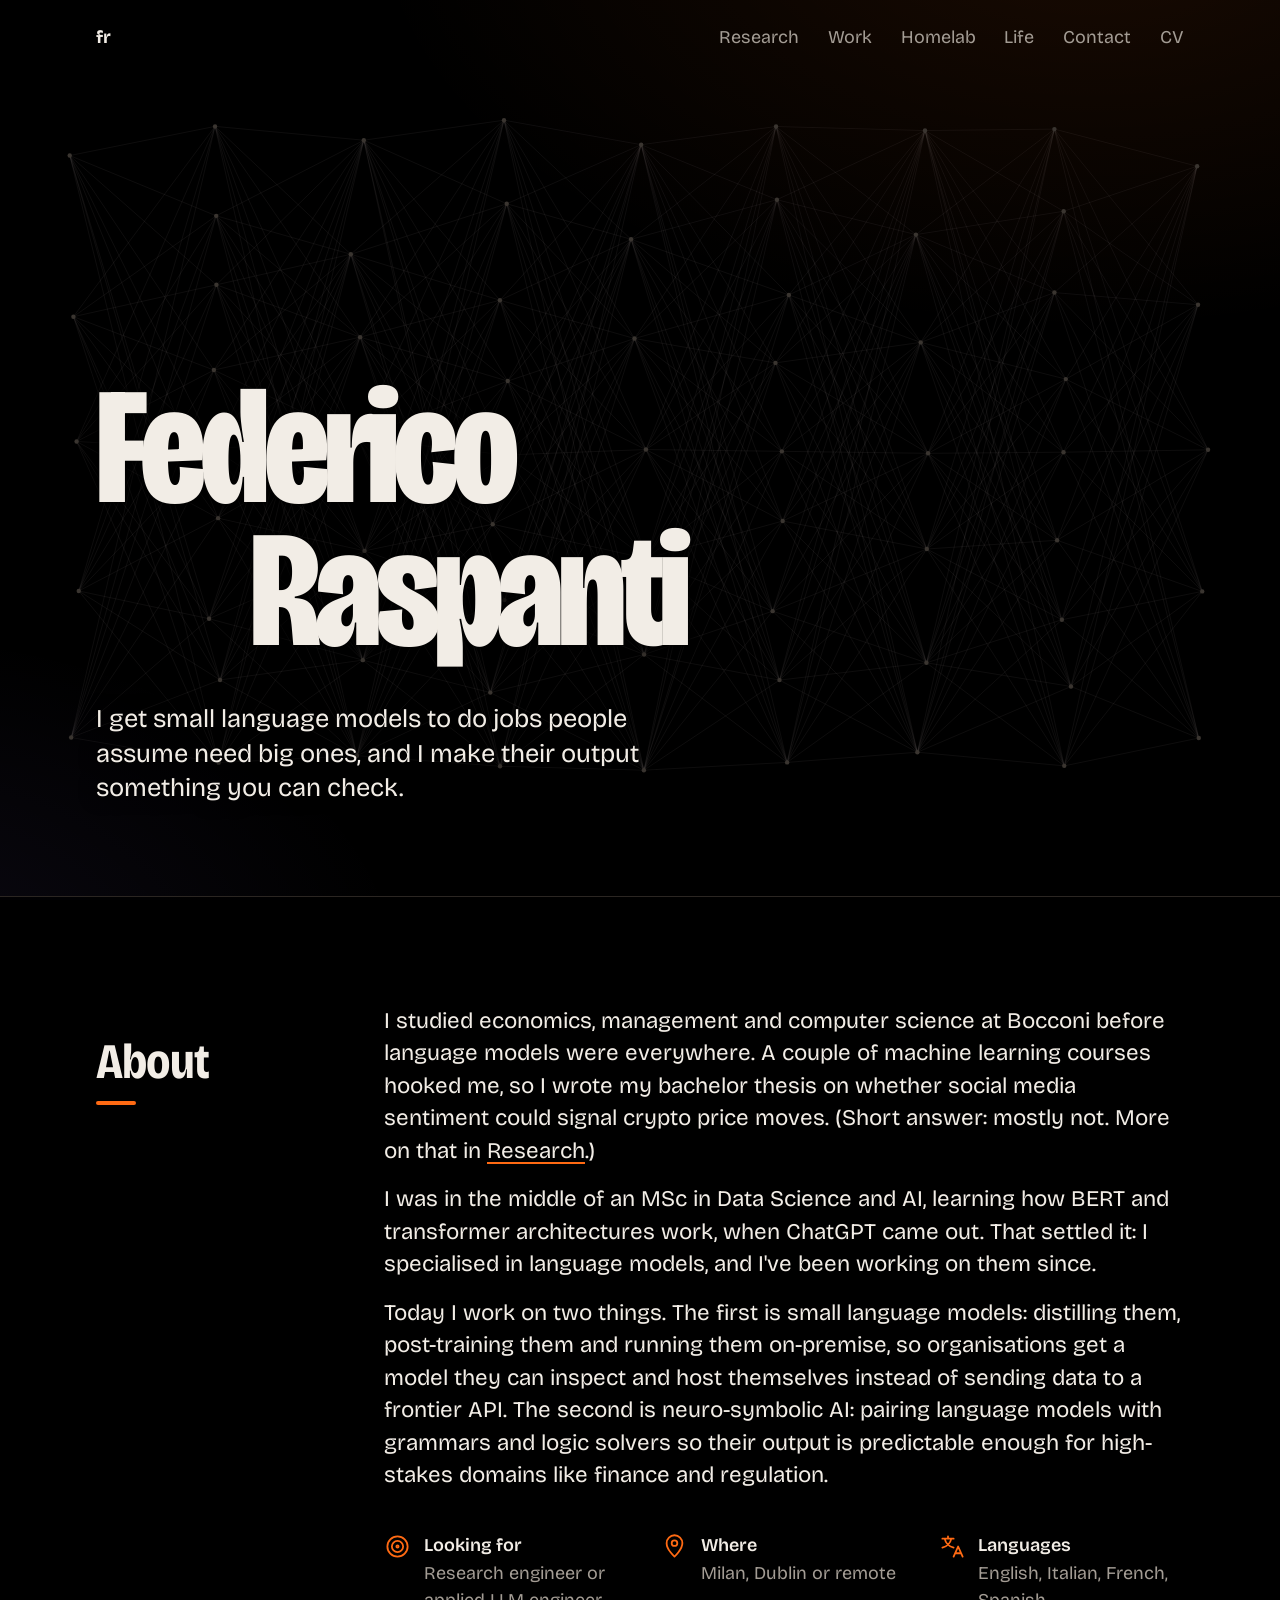
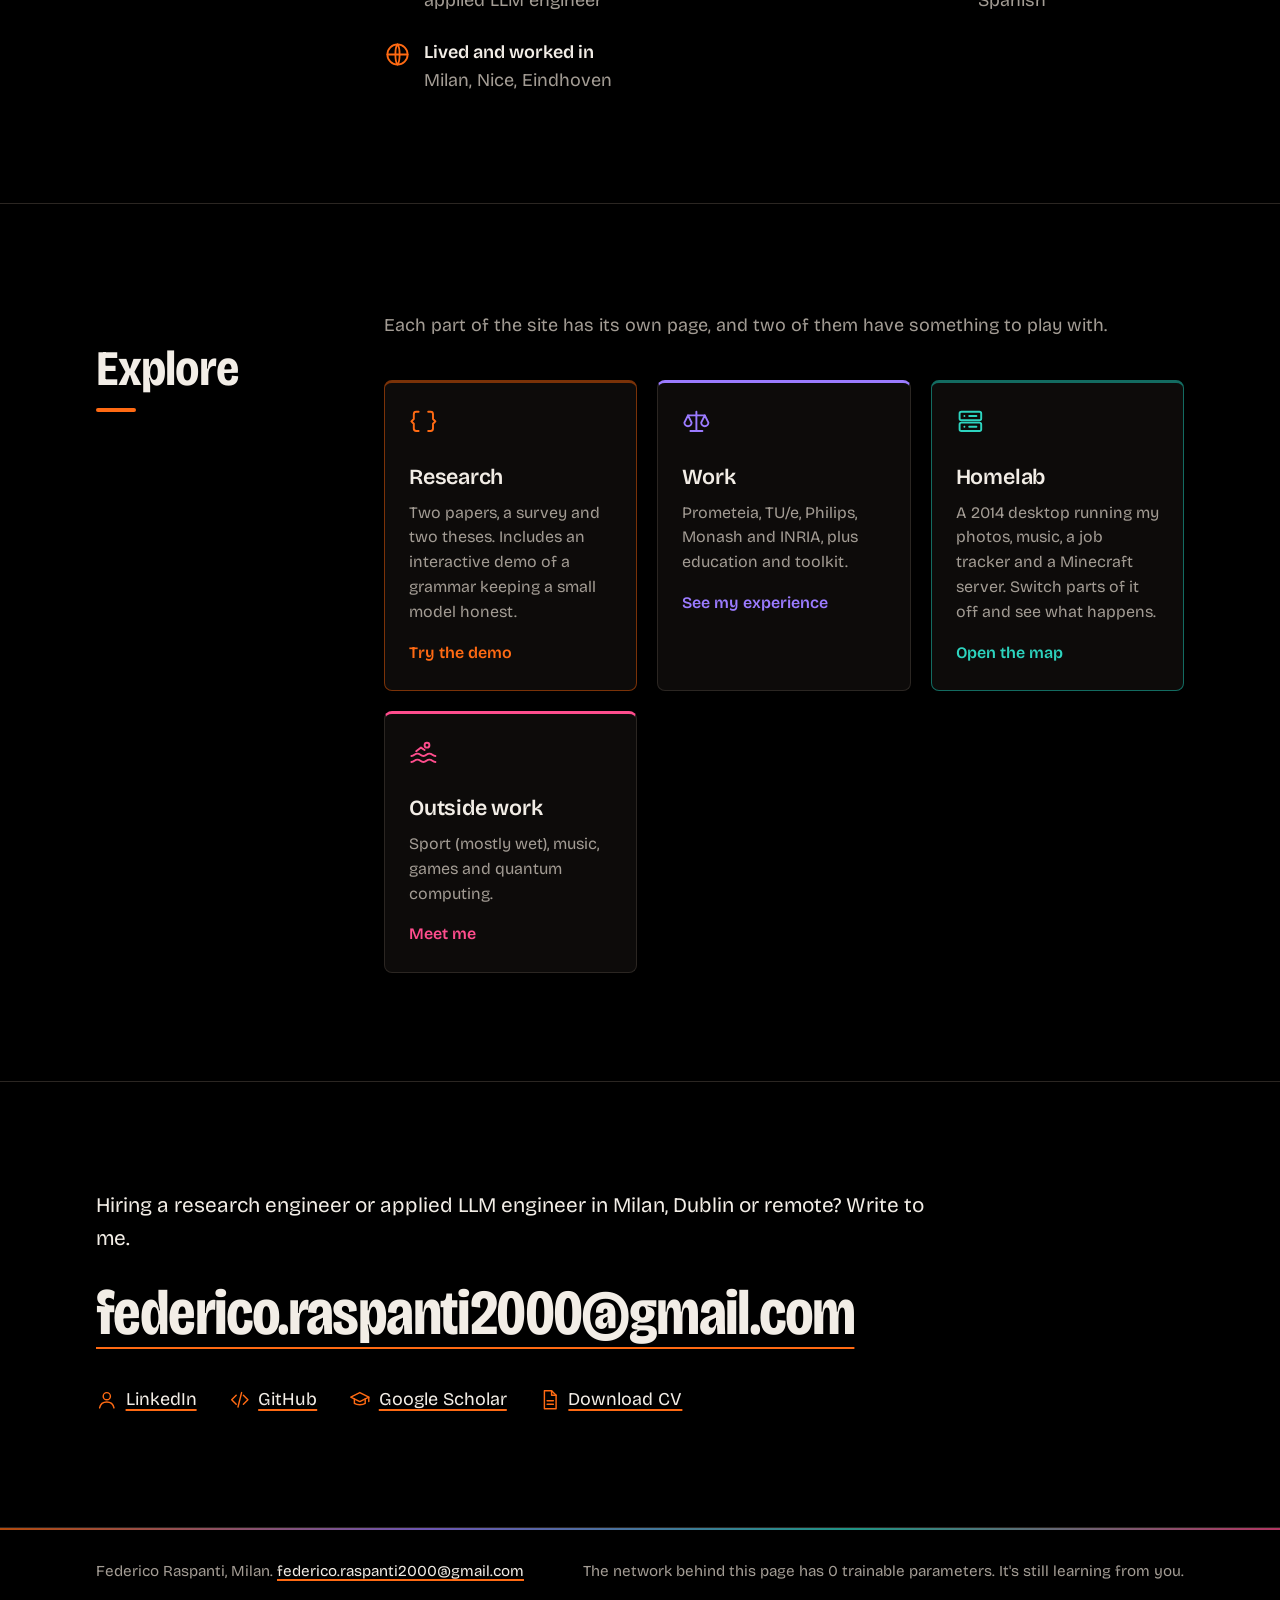
==== index.html @ 47f1a00c "Add files via upload" ====
<!DOCTYPE html>
<html lang="en">
<head>
<meta charset="utf-8">
<meta name="viewport" content="width=device-width, initial-scale=1">
<title>Federico Raspanti, research engineer for small and reliable language models</title>
<meta name="description" content="Federico Raspanti: small language models, grammar-constrained decoding and neuro-symbolic AI. Looking for research engineer and applied LLM engineer roles in Milan, Dublin or remote.">
<link rel="preconnect" href="https://fonts.googleapis.com">
<link rel="preconnect" href="https://fonts.gstatic.com" crossorigin>
<link href="https://fonts.googleapis.com/css2?family=Bricolage+Grotesque:opsz,wdth,wght@12..96,75..100,300..800&display=swap" rel="stylesheet">
<link rel="stylesheet" href="assets/site.css?v=4">
</head>
<body class="p-home">
<canvas id="net" aria-hidden="true"></canvas>

<!-- Icon set: simple line icons drawn for this site -->
<svg width="0" height="0" style="position:absolute" aria-hidden="true">
  <defs>
    <symbol id="i-logic" viewBox="0 0 24 24"><path d="M4 7h5M4 12h3M4 17h5"/><path d="M12 4l8 8-8 8"/><circle cx="12" cy="12" r="1.2"/></symbol>
    <symbol id="i-leaf" viewBox="0 0 24 24"><path d="M5 19C5 10 10 5 20 4c0 10-5 15-14 15z"/><path d="M5 19l8-8"/></symbol>
    <symbol id="i-book" viewBox="0 0 24 24"><path d="M4 5a2 2 0 0 1 2-2h13v16H6a2 2 0 0 0-2 2z"/><path d="M4 19V5M8 7h7M8 11h7"/></symbol>
    <symbol id="i-cap" viewBox="0 0 24 24"><path d="M2 9l10-5 10 5-10 5z"/><path d="M6 11v5c3 2 9 2 12 0v-5"/><path d="M22 9v5"/></symbol>
    <symbol id="i-chart" viewBox="0 0 24 24"><path d="M4 20V4M4 20h16"/><path d="M7 15l4-4 3 3 5-6"/></symbol>
    <symbol id="i-scale" viewBox="0 0 24 24"><path d="M12 4v16M7 20h10M5 7h14"/><path d="M5 7l-3 6a3 3 0 0 0 6 0zM19 7l-3 6a3 3 0 0 0 6 0z"/></symbol>
    <symbol id="i-chip" viewBox="0 0 24 24"><rect x="6" y="6" width="12" height="12" rx="1.5"/><rect x="9.5" y="9.5" width="5" height="5"/><path d="M9 2v4M15 2v4M9 18v4M15 18v4M2 9h4M2 15h4M18 9h4M18 15h4"/></symbol>
    <symbol id="i-flask" viewBox="0 0 24 24"><path d="M9 3h6M10 3v6L4.5 18.5A1.7 1.7 0 0 0 6 21h12a1.7 1.7 0 0 0 1.5-2.5L14 9V3"/><path d="M7 15h10"/></symbol>
    <symbol id="i-antenna" viewBox="0 0 24 24"><path d="M12 10v11M8 21h8"/><circle cx="12" cy="8" r="2"/><path d="M8 4a6 6 0 0 0 0 8M16 4a6 6 0 0 1 0 8M5 2a10 10 0 0 0 0 12M19 2a10 10 0 0 1 0 12"/></symbol>
    <symbol id="i-cloud" viewBox="0 0 24 24"><path d="M7 18a5 5 0 1 1 1-9.9A6 6 0 0 1 19.5 10 4 4 0 0 1 18 18z"/></symbol>
    <symbol id="i-film" viewBox="0 0 24 24"><rect x="3" y="4" width="18" height="16" rx="1.5"/><path d="M7 4v16M17 4v16M3 8h4M3 12h4M3 16h4M17 8h4M17 12h4M17 16h4"/></symbol>
    <symbol id="i-pin" viewBox="0 0 24 24"><path d="M12 21s7-6.2 7-12a7 7 0 0 0-14 0c0 5.8 7 12 7 12z"/><circle cx="12" cy="9" r="2.5"/></symbol>
    <symbol id="i-target" viewBox="0 0 24 24"><circle cx="12" cy="12" r="9"/><circle cx="12" cy="12" r="5"/><circle cx="12" cy="12" r="1"/></symbol>
    <symbol id="i-chat" viewBox="0 0 24 24"><path d="M4 5h16v11H9l-5 4z"/><path d="M8 9h8M8 12h5"/></symbol>
    <symbol id="i-network" viewBox="0 0 24 24"><circle cx="5" cy="6" r="2"/><circle cx="5" cy="18" r="2"/><circle cx="12" cy="12" r="2"/><circle cx="19" cy="6" r="2"/><circle cx="19" cy="18" r="2"/><path d="M7 7l3 3.5M7 17l3-3.5M14 10.5L17 7M14 13.5l3 3.5"/></symbol>
    <symbol id="i-grammar" viewBox="0 0 24 24"><path d="M8 4H6a2 2 0 0 0-2 2v4l-2 2 2 2v4a2 2 0 0 0 2 2h2M16 4h2a2 2 0 0 1 2 2v4l2 2-2 2v4a2 2 0 0 1-2 2h-2"/></symbol>
    <symbol id="i-db" viewBox="0 0 24 24"><ellipse cx="12" cy="5" rx="8" ry="3"/><path d="M4 5v14c0 1.7 3.6 3 8 3s8-1.3 8-3V5M4 12c0 1.7 3.6 3 8 3s8-1.3 8-3"/></symbol>
    <symbol id="i-code" viewBox="0 0 24 24"><path d="M8 7l-5 5 5 5M16 7l5 5-5 5M14 4l-4 16"/></symbol>
    <symbol id="i-globe" viewBox="0 0 24 24"><circle cx="12" cy="12" r="9"/><path d="M3 12h18M12 3c2.5 3 2.5 15 0 18M12 3c-2.5 3-2.5 15 0 18"/></symbol>
    <symbol id="i-wave" viewBox="0 0 24 24"><path d="M2 15c2.5 0 2.5-2 5-2s2.5 2 5 2 2.5-2 5-2 2.5 2 5 2M2 20c2.5 0 2.5-2 5-2s2.5 2 5 2 2.5-2 5-2 2.5 2 5 2"/><circle cx="15" cy="6" r="2"/><path d="M6 11l4-3 3 2"/></symbol>
    <symbol id="i-guitar" viewBox="0 0 24 24"><path d="M20 4l-7 7"/><path d="M18 2l4 4"/><path d="M11 9a4 4 0 0 0-4 1c-1 1-1 2-3 2.5S1 15 3 18s5.5 3 6.5 1 1.5-2 2.5-3a4 4 0 0 0 1-4"/><circle cx="8.5" cy="15.5" r="1.3"/></symbol>
    <symbol id="i-puzzle" viewBox="0 0 24 24"><rect x="3" y="3" width="18" height="18" rx="1"/><path d="M9 3v18M15 3v18M3 9h18M3 15h18"/></symbol>
    <symbol id="i-atom" viewBox="0 0 24 24"><circle cx="12" cy="12" r="1.5"/><ellipse cx="12" cy="12" rx="10" ry="4"/><ellipse cx="12" cy="12" rx="10" ry="4" transform="rotate(60 12 12)"/><ellipse cx="12" cy="12" rx="10" ry="4" transform="rotate(120 12 12)"/></symbol>
    <symbol id="i-server" viewBox="0 0 24 24"><rect x="3" y="4" width="18" height="7" rx="1.5"/><rect x="3" y="13" width="18" height="7" rx="1.5"/><path d="M7 7.5h.01M7 16.5h.01M11 7.5h6M11 16.5h6"/></symbol>
    <symbol id="i-mail" viewBox="0 0 24 24"><rect x="3" y="5" width="18" height="14" rx="1.5"/><path d="M3 7l9 6 9-6"/></symbol>
    <symbol id="i-user" viewBox="0 0 24 24"><circle cx="12" cy="8" r="4"/><path d="M4 21c1-4.5 4.5-6.5 8-6.5s7 2 8 6.5"/></symbol>
    <symbol id="i-file" viewBox="0 0 24 24"><path d="M6 2h8l5 5v15H6z"/><path d="M14 2v5h5M9 13h7M9 17h7"/></symbol>
    <symbol id="i-teach" viewBox="0 0 24 24"><rect x="3" y="3" width="18" height="12" rx="1"/><path d="M12 15v3M8 21l4-3 4 3M7 8h6M7 11h9"/></symbol>
    <symbol id="i-languages" viewBox="0 0 24 24"><path d="M3 5h10M8 3v2M5 5c1 4 4 7 8 8M11 5c-1 4-4 7-8 8"/><path d="M13 21l4-9 4 9M14.5 18h5"/></symbol>
  </defs>
</svg>

<header class="top">
  <div class="wrap">
    <a class="mark" href="index.html">fr</a>
    <nav aria-label="Pages">
      <ul>
        <li class="c-research"><a href="research.html">Research</a></li>
        <li class="c-work"><a href="work.html">Work</a></li>
        <li class="c-homelab"><a href="homelab.html">Homelab</a></li>
        <li class="c-life"><a href="life.html">Life</a></li>
        <li><a href="index.html#contact">Contact</a></li>
        <li><a href="CV.pdf">CV</a></li>
      </ul>
    </nav>
  </div>
</header>

<main>
  <div class="wrap hero">
    <h1><span>Federico</span><span>Raspanti</span></h1>
    <p class="lede">I get small language models to do jobs people assume need big ones, and I make their output something you can check.</p>
  </div>

  <!-- ABOUT -->
  <section id="about">
    <div class="wrap split">
      <h2>About</h2>
      <div class="prose big-prose">
        <p>I studied economics, management and computer science at Bocconi before language models were everywhere. A couple of machine learning courses hooked me, so I wrote my bachelor thesis on whether social media sentiment could signal crypto price moves. (Short answer: mostly not. More on that in <a href="research.html">Research</a>.)</p>
        <p>I was in the middle of an MSc in Data Science and AI, learning how BERT and transformer architectures work, when ChatGPT came out. That settled it: I specialised in language models, and I've been working on them since.</p>
        <p>Today I work on two things. The first is small language models: distilling them, post-training them and running them on-premise, so organisations get a model they can inspect and host themselves instead of sending data to a frontier API. The second is neuro-symbolic AI: pairing language models with grammars and logic solvers so their output is predictable enough for high-stakes domains like finance and regulation.</p>
        <dl class="facts">
          <div class="fact"><svg class="icon"><use href="#i-target"/></svg><div><dt>Looking for</dt><dd>Research engineer or applied LLM engineer</dd></div></div>
          <div class="fact"><svg class="icon"><use href="#i-pin"/></svg><div><dt>Where</dt><dd>Milan, Dublin or remote</dd></div></div>
          <div class="fact"><svg class="icon"><use href="#i-languages"/></svg><div><dt>Languages</dt><dd>English, Italian, French, Spanish</dd></div></div>
          <div class="fact"><svg class="icon"><use href="#i-globe"/></svg><div><dt>Lived and worked in</dt><dd>Milan, Nice, Eindhoven</dd></div></div>
        </dl>
      </div>
    </div>
  </section>

  <!-- EXPLORE -->
  <section id="explore">
    <div class="wrap split">
      <h2>Explore</h2>
      <div>
        <p class="muted" style="max-width:var(--measure)">Each part of the site has its own page, and two of them have something to play with.</p>
        <div class="cards">
          <a class="card feature c-research" href="research.html"><svg class="icon"><use href="#i-grammar"/></svg><h3>Research</h3><p>Two papers, a survey and two theses. Includes an interactive demo of a grammar keeping a small model honest.</p><span class="go">Try the demo</span></a>
          <a class="card c-work" href="work.html"><svg class="icon"><use href="#i-scale"/></svg><h3>Work</h3><p>Prometeia, TU/e, Philips, Monash and INRIA, plus education and toolkit.</p><span class="go">See my experience</span></a>
          <a class="card feature c-homelab" href="homelab.html"><svg class="icon"><use href="#i-server"/></svg><h3>Homelab</h3><p>A 2014 desktop running my photos, music, a job tracker and a Minecraft server. Switch parts of it off and see what happens.</p><span class="go">Open the map</span></a>
          <a class="card c-life" href="life.html"><svg class="icon"><use href="#i-wave"/></svg><h3>Outside work</h3><p>Sport (mostly wet), music, games and quantum computing.</p><span class="go">Meet me</span></a>
        </div>
      </div>
    </div>
  </section>

  <!-- CONTACT -->
  <section class="contact" id="contact">
    <div class="wrap">
      <p class="intro">Hiring a research engineer or applied LLM engineer in Milan, Dublin or remote? Write to me.</p>
      <a class="big" href="mailto:federico.raspanti2000@gmail.com">federico.raspanti2000@gmail.com</a>
      <ul>
        <li><a href="https://www.linkedin.com/in/federicoraspanti/"><svg class="icon"><use href="#i-user"/></svg>LinkedIn</a></li>
        <li><a href="https://github.com/federaspa"><svg class="icon"><use href="#i-code"/></svg>GitHub</a></li>
        <li><a href="https://scholar.google.com/citations?user=BqpoWDIAAAAJ&amp;hl=en"><svg class="icon"><use href="#i-cap"/></svg>Google Scholar</a></li>
        <li><a href="CV.pdf"><svg class="icon"><use href="#i-file"/></svg>Download CV</a></li>
      </ul>
    </div>
  </section>
</main>

<footer>
  <div class="wrap">
    <span>Federico Raspanti, Milan. <a href="mailto:federico.raspanti2000@gmail.com">federico.raspanti2000@gmail.com</a></span>
    <span id="foot-note">The network behind this page has 0 trainable parameters. It's still learning from you.</span>
  </div>
</footer>

<script src="assets/site.js?v=4"></script>
</body>
</html>
---- assets/site.css ----
:root {
    --black: #000000;
    --panel: #0d0b0a;
    --ink: #F2EDE6;
    --muted: #A39C94;
    --line: #2B2622;
    --orange: #FF6A13;
    --ember: #7A3208;
    --c-research: #FF6A13;
    --c-work: #9B7BFF;
    --c-homelab: #2DD4BF;
    --c-life: #FF4D8D;
    --c-amber: #FFB020;
    --base: #8A8178;
    --measure: 66ch;
  }
  * { box-sizing: border-box; margin: 0; padding: 0; }
  html { scroll-behavior: smooth; }
  @media (prefers-reduced-motion: reduce) { html { scroll-behavior: auto; } }
  body {
    background: var(--black); color: var(--ink);
    font-family: "Bricolage Grotesque", system-ui, sans-serif;
    font-optical-sizing: auto; font-size: 1.125rem; line-height: 1.55;
    -webkit-font-smoothing: antialiased;
  }
  #net { position: fixed; inset: 0; width: 100%; height: 100%; z-index: 0; }
  main, header.top, footer { position: relative; z-index: 1; }

  a { color: var(--ink); text-decoration-color: var(--orange); text-underline-offset: .2em; text-decoration-thickness: 2px; }
  a:hover { color: var(--orange); }
  a:focus-visible, summary:focus-visible, button:focus-visible { outline: 2px solid var(--orange); outline-offset: 3px; border-radius: 2px; }

  .wrap { max-width: 74rem; margin: 0 auto; padding: 0 clamp(1.25rem, 5vw, 3rem); }
  .icon { width: 1.5em; height: 1.5em; flex: none; stroke: currentColor; fill: none; stroke-width: 1.6; stroke-linecap: round; stroke-linejoin: round; }

  /* top bar */
  header.top .wrap { display: flex; justify-content: space-between; align-items: center; padding-top: 1.5rem; padding-bottom: 1.5rem; gap: 1rem; }
  .mark { font-weight: 700; text-decoration: none; }
  nav ul { list-style: none; display: flex; flex-wrap: wrap; justify-content: flex-end; gap: .4rem clamp(.9rem, 2.4vw, 1.8rem); }
  nav a { text-decoration: none; color: var(--muted); }
  nav a:hover { color: var(--orange); }

  /* hero */
  .hero { min-height: calc(100svh - 5rem); display: flex; flex-direction: column; justify-content: flex-end; padding-bottom: clamp(3rem, 10vh, 7rem); pointer-events: none; text-shadow: 0 0 18px #000, 0 0 6px #000; }
  .hero a { pointer-events: auto; }
  .hero h1 { font-size: clamp(3.5rem, 13vw, 11.5rem); font-weight: 800; font-stretch: 75%; line-height: .86; letter-spacing: -.035em; }
  .hero h1 span { display: block; }
  .hero h1 span + span { padding-left: clamp(2rem, 12vw, 10rem); }
  .hero .lede { margin-top: 2.5rem; max-width: 36ch; font-size: clamp(1.25rem, 2.2vw, 1.6rem); line-height: 1.35; }
  .hero .seeking { margin-top: 1rem; max-width: 52ch; color: var(--muted); }
  .hero .hint { margin-top: 1.25rem; color: var(--muted); font-size: 1rem; }
  .hero .hint .dot { display: inline-block; width: .55em; height: .55em; border-radius: 50%; background: var(--orange); margin-right: .5em; box-shadow: 0 0 12px var(--orange); }

  /* sections */
  section { padding: clamp(4rem, 12vh, 7.5rem) 0; border-top: 1px solid var(--line); background: rgba(0,0,0,.8); }
  section > .wrap > h2, .split > h2 { font-size: clamp(2rem, 4.2vw, 3.1rem); font-weight: 700; font-stretch: 85%; letter-spacing: -.02em; line-height: 1; }
  .split { display: grid; grid-template-columns: 15rem minmax(0, 1fr); gap: 2rem 3rem; }
  .split > h2 { position: sticky; top: 2rem; align-self: start; }
  @media (max-width: 860px) { .split { grid-template-columns: minmax(0, 1fr); } .split > h2 { position: static; } }
  .prose p { max-width: var(--measure); }
  .prose p + p { margin-top: 1rem; }
  .big-prose p { font-size: clamp(1.2rem, 2vw, 1.4rem); line-height: 1.45; }
  h3 { font-weight: 600; letter-spacing: -.01em; }
  .muted { color: var(--muted); }

  /* about */
  .facts { margin-top: 2.5rem; display: grid; grid-template-columns: repeat(auto-fit, minmax(14rem, 1fr)); gap: 1.5rem 2rem; }
  .fact { display: flex; gap: .8rem; align-items: flex-start; }
  .fact .icon { color: var(--orange); margin-top: .1rem; }
  .fact dt { font-weight: 600; }
  .fact dd { color: var(--muted); }

  /* entries: research and work */
  .entry { padding: 2.25rem 0; border-bottom: 1px solid var(--line); }
  .entry:first-child { padding-top: 0; }
  .entry-head { display: grid; grid-template-columns: 3rem minmax(0,1fr); gap: 0 1.25rem; }
  .badge { width: 3rem; height: 3rem; border: 1.5px solid var(--ember); border-radius: 50%; display: grid; place-items: center; color: var(--orange); }
  .badge .icon { width: 1.45rem; height: 1.45rem; }
  .entry h3 { font-size: clamp(1.35rem, 2.6vw, 2rem); line-height: 1.12; max-width: 32ch; }
  .meta { margin-top: .5rem; color: var(--orange); font-weight: 500; }
  .sub { color: var(--muted); font-size: 1rem; }
  .entry .summary-text { margin-top: .9rem; max-width: var(--measure); }
  .links { margin-top: 1rem; display: flex; flex-wrap: wrap; gap: .6rem 1.5rem; }
  .status { display: inline-block; margin-top: .6rem; font-size: .95rem; color: var(--ink); border: 1px solid var(--ember); border-radius: 999px; padding: .1rem .7rem; }
  @media (max-width: 600px) { .entry-head { grid-template-columns: minmax(0, 1fr); } .badge { margin-bottom: 1rem; } }

  details.more { margin-top: 1.25rem; }
  details.more > summary { cursor: pointer; list-style: none; display: inline-flex; align-items: center; gap: .55rem; color: var(--orange); font-weight: 600; }
  details.more > summary::-webkit-details-marker { display: none; }
  details.more > summary::before { content: ""; width: .55rem; height: .55rem; border-right: 2px solid currentColor; border-bottom: 2px solid currentColor; transform: rotate(-45deg); transition: transform .2s; }
  details.more[open] > summary::before { transform: rotate(45deg); }
  details.more > summary .when-open { display: none; }
  details.more[open] > summary .when-open { display: inline; }
  details.more[open] > summary .when-closed { display: none; }
  .story { margin-top: 1.5rem; padding: 1.75rem; background: var(--panel); border: 1px solid var(--line); border-radius: 6px; }
  .story h4 { font-size: 1.1rem; font-weight: 600; margin-top: 1.75rem; }
  .story h4:first-child { margin-top: 0; }
  .story p, .story ul { margin-top: .5rem; max-width: var(--measure); }
  .story ul { padding-left: 1.1rem; }
  .story li + li { margin-top: .35rem; }
  .story li::marker { color: var(--orange); }
  .tags { display: flex; flex-wrap: wrap; gap: .45rem; margin-top: .6rem; list-style: none; padding: 0 !important; }
  .tags li { margin: 0 !important; font-size: .9rem; padding: .15rem .65rem; border: 1px solid var(--line); border-radius: 999px; color: var(--muted); }
  @media (max-width: 600px) { .story { padding: 1.1rem; } }

  figure { margin-top: 1.25rem; }
  figure { overflow-x: auto; }
  figure svg.diagram { width: 100%; min-width: 620px; height: auto; display: block; }
  figcaption { margin-top: .6rem; color: var(--muted); font-size: .95rem; max-width: var(--measure); }
  .diagram text { font-family: "Bricolage Grotesque", system-ui, sans-serif; fill: var(--ink); font-size: 14px; }
  .diagram .small { font-size: 12px; fill: var(--muted); }
  .diagram .box { fill: #000; stroke: var(--line); stroke-width: 1.5; }
  .diagram .hot { stroke: var(--orange); }
  .diagram .arrow { stroke: var(--base); stroke-width: 1.5; fill: none; marker-end: url(#arrowhead); }
  .diagram .arrow.hot { stroke: var(--orange); marker-end: url(#arrowhead-hot); }

  /* charts */
  .chart-controls { display: flex; flex-wrap: wrap; gap: .5rem; margin-top: 1rem; }
  .chart-controls button { font: inherit; font-size: .95rem; background: transparent; color: var(--muted); border: 1px solid var(--line); border-radius: 999px; padding: .25rem .9rem; cursor: pointer; }
  .chart-controls button[aria-pressed="true"] { color: var(--ink); border-color: var(--orange); }
  .legend { display: flex; flex-wrap: wrap; gap: 1.25rem; margin-top: .75rem; font-size: .95rem; color: var(--muted); }
  .legend span { display: inline-flex; align-items: center; gap: .45rem; }
  .chart { position: relative; margin-top: .5rem; }
  .chart svg { width: 100%; height: auto; display: block; overflow: visible; }
  .chart text { font-family: "Bricolage Grotesque", system-ui, sans-serif; font-size: 12px; fill: var(--muted); }
  .chart .lbl { fill: var(--ink); font-size: 13px; }
  .tip { position: absolute; pointer-events: none; background: #1a1613; border: 1px solid var(--ember); border-radius: 4px; padding: .35rem .6rem; font-size: .9rem; line-height: 1.35; white-space: nowrap; opacity: 0; transition: opacity .1s; z-index: 3; }
  .data-table { margin-top: .75rem; font-size: .95rem; }
  .data-table summary { cursor: pointer; color: var(--muted); }
  .data-table table { margin-top: .5rem; border-collapse: collapse; }
  .data-table th, .data-table td { text-align: left; padding: .2rem 1.25rem .2rem 0; border-bottom: 1px solid var(--line); font-variant-numeric: tabular-nums; }

  .sample { margin-top: 1.25rem; border-left: 3px solid var(--orange); padding: .75rem 0 .75rem 1.25rem; }
  .sample dt { font-weight: 600; margin-top: .6rem; }
  .sample dt:first-child { margin-top: 0; }
  .sample dd { color: var(--muted); max-width: var(--measure); }
  .sample .flag { color: var(--orange); }

  /* timeline */
  .when { color: var(--muted); font-size: 1rem; font-variant-numeric: tabular-nums; }

  /* education */
  .edu { display: grid; gap: 2rem; }
  .grades { display: flex; flex-wrap: wrap; gap: 1.5rem 3rem; margin-top: 1rem; }
  .grade b { display: block; font-size: clamp(1.6rem, 3vw, 2.2rem); font-weight: 700; font-stretch: 85%; line-height: 1.1; }
  .grade span { color: var(--muted); font-size: .95rem; }

  /* skills */
  .skills { display: grid; grid-template-columns: repeat(auto-fit, minmax(17rem, 1fr)); gap: 2rem 3rem; }
  .skills > div { display: flex; gap: .8rem; }
  .skills .icon { color: var(--orange); margin-top: .15rem; }
  .skills dt { font-weight: 600; margin-bottom: .25rem; }
  .skills dd { color: var(--muted); }

  /* life */
  .life-grid { display: grid; grid-template-columns: repeat(auto-fit, minmax(19rem, 1fr)); gap: 3rem; }
  .life-grid h3 { display: flex; align-items: center; gap: .6rem; font-size: 1.35rem; margin-bottom: 1rem; }
  .life-grid h3 .icon { color: var(--orange); }
  .sports { list-style: none; position: relative; padding-left: 1.4rem; }
  .sports::before { content: ""; position: absolute; left: .3rem; top: .5rem; bottom: .5rem; width: 2px; background: var(--line); }
  .sports li { position: relative; padding: .35rem 0; }
  .sports li::before { content: ""; position: absolute; left: -1.38rem; top: .9rem; width: .6rem; height: .6rem; border-radius: 50%; background: #000; border: 2px solid var(--base); }
  .sports li.now::before { background: var(--orange); border-color: var(--orange); box-shadow: 0 0 10px var(--orange); }
  .sports .yrs { color: var(--muted); font-size: .95rem; }
  .ratings { list-style: none; }
  .ratings li { display: grid; grid-template-columns: 7.5rem 1fr; align-items: center; gap: .75rem; padding: .3rem 0; }
  .ratings .bar { height: 6px; background: var(--line); border-radius: 3px; overflow: hidden; }
  .ratings .bar i { display: block; height: 100%; background: var(--orange); border-radius: 3px; }
  .ratings .note { grid-column: 2; color: var(--muted); font-size: .9rem; margin-top: -.25rem; }
  .caveat { margin-top: .9rem; color: var(--muted); font-size: .9rem; }
  .plain-list { list-style: none; }
  .plain-list li { padding: .3rem 0; }

  /* contact */
  .contact .big { font-size: clamp(1.5rem, 5.2vw, 4rem); font-weight: 700; font-stretch: 80%; letter-spacing: -.025em; line-height: 1.05; word-break: break-word; }
  .contact .intro { max-width: var(--measure); margin-bottom: 1.5rem; font-size: 1.3rem; }
  .contact ul { list-style: none; display: flex; flex-wrap: wrap; gap: 1rem 2rem; margin-top: 2.5rem; }
  .contact ul a { display: inline-flex; align-items: center; gap: .5rem; }
  .contact ul .icon { width: 1.2em; height: 1.2em; color: var(--orange); }

  footer { background: rgba(0,0,0,.85); border-top: 1px solid var(--line); }
  footer .wrap { padding-top: 2rem; padding-bottom: 2.5rem; color: var(--muted); font-size: .95rem; display: flex; justify-content: space-between; flex-wrap: wrap; gap: 1rem; }

  /* ---------- multi-page ---------- */
  nav a[aria-current="page"] { color: var(--ink); text-decoration: underline; text-decoration-color: var(--orange); }
  .page-head { padding-top: clamp(5rem, 16vh, 9rem); padding-bottom: clamp(2.5rem, 7vh, 4rem); text-shadow: 0 0 18px #000, 0 0 6px #000; }
  .page-head h1 { font-size: clamp(2.8rem, 8vw, 6.5rem); font-weight: 800; font-stretch: 100%; line-height: .95; letter-spacing: -.025em; }
  .page-head p { margin-top: 1.5rem; max-width: 46ch; font-size: clamp(1.15rem, 2vw, 1.4rem); line-height: 1.4; }
  .page-head p.muted { margin-top: .75rem; font-size: 1rem; }

  .cards { display: grid; grid-template-columns: repeat(auto-fit, minmax(15rem, 1fr)); gap: 1.25rem; margin-top: 2.5rem; }
  .card { display: block; text-decoration: none; padding: 1.5rem; border: 1px solid var(--line); border-radius: 8px; background: var(--panel); transition: border-color .2s; }
  .card:hover { border-color: var(--orange); color: var(--ink); }
  .card .icon { color: var(--orange); width: 1.8rem; height: 1.8rem; }
  .card h3 { margin-top: 1rem; font-size: 1.35rem; }
  .card p { margin-top: .4rem; color: var(--muted); font-size: 1rem; }
  .card .go { display: inline-block; margin-top: 1rem; color: var(--orange); font-weight: 600; font-size: 1rem; }
  .card.feature { border-color: var(--ember); }

  footer .foot-links { display: flex; flex-wrap: wrap; gap: .5rem 1.25rem; }
  footer .foot-links a { color: var(--muted); }

  /* ---------- grammar demo ---------- */
  .demo { margin-top: 2rem; border: 1px solid var(--line); border-radius: 10px; background: var(--panel); padding: clamp(1rem, 3vw, 1.75rem); }
  .demo-controls { display: flex; flex-wrap: wrap; align-items: center; gap: .75rem 1.25rem; }
  .seg { display: inline-flex; border: 1px solid var(--line); border-radius: 999px; padding: 3px; }
  .seg button { font: inherit; font-size: .95rem; background: transparent; color: var(--muted); border: 0; border-radius: 999px; padding: .3rem .9rem; cursor: pointer; }
  .seg button[aria-pressed="true"] { background: #1f1a16; color: var(--ink); }
  .switch { display: inline-flex; align-items: center; gap: .6rem; font: inherit; font-size: .95rem; color: var(--ink); background: none; border: 0; cursor: pointer; padding: 0; }
  .switch .track { width: 2.6rem; height: 1.45rem; border-radius: 999px; background: var(--line); position: relative; transition: background .2s; }
  .switch .track::after { content: ""; position: absolute; top: 3px; left: 3px; width: calc(1.45rem - 6px); height: calc(1.45rem - 6px); border-radius: 50%; background: var(--ink); transition: transform .2s; }
  .switch[aria-checked="true"] .track { background: var(--orange); }
  .switch[aria-checked="true"] .track::after { transform: translateX(1.15rem); }
  .btn { font: inherit; font-weight: 600; font-size: 1rem; background: var(--orange); color: #000; border: 0; border-radius: 999px; padding: .45rem 1.2rem; cursor: pointer; }
  .btn:disabled { opacity: .45; cursor: default; }
  .btn.ghost { background: transparent; color: var(--ink); border: 1px solid var(--line); font-weight: 500; }
  .btn.ghost:hover:not(:disabled) { border-color: var(--orange); }
  .demo-grid { display: grid; grid-template-columns: minmax(0, 1fr) minmax(0, 1.5fr) minmax(0, 1fr); gap: 1rem; margin-top: 1.25rem; }
  @media (max-width: 900px) { .demo-grid { grid-template-columns: minmax(0, 1fr); } }
  .pane { border: 1px solid var(--line); border-radius: 8px; padding: 1rem; background: #000; min-height: 12rem; }
  .pane h3 { font-size: .95rem; font-weight: 600; color: var(--muted); margin-bottom: .6rem; }
  .gd-problem { font-size: 1.05rem; }
  .gd-question { margin-top: .5rem; color: var(--orange); font-weight: 500; }
  .gd-program { font-family: ui-monospace, "SF Mono", Menlo, Consolas, monospace; font-size: .9rem; white-space: pre-wrap; word-break: break-word; min-height: 5.5rem; color: var(--ink); line-height: 1.5; }
  .gd-program:not(.done)::after { content: "▍"; color: var(--orange); animation: blink 1s steps(1) infinite; }
  @keyframes blink { 50% { opacity: 0; } }
  @media (prefers-reduced-motion: reduce) { .gd-program::after { animation: none; } }
  .gd-next { margin-top: .9rem; font-size: .85rem; color: var(--muted); display: flex; justify-content: space-between; }
  .gd-cands { list-style: none; margin-top: .4rem; display: grid; gap: .3rem; }
  .gd-cand { display: grid; grid-template-columns: minmax(0, 1fr) 4.5rem 2.6rem 3.6rem; gap: .5rem; align-items: center; font-size: .88rem; padding: .25rem .45rem; border: 1px solid transparent; border-radius: 5px; }
  .gd-cand code { font-family: ui-monospace, "SF Mono", Menlo, Consolas, monospace; overflow: hidden; text-overflow: ellipsis; white-space: nowrap; }
  .gd-bar { height: 5px; background: var(--line); border-radius: 3px; overflow: hidden; }
  .gd-bar i { display: block; height: 100%; background: var(--base); }
  .gd-p { color: var(--muted); text-align: right; font-variant-numeric: tabular-nums; }
  .gd-tag { font-size: .78rem; color: var(--muted); }
  .gd-cand.masked { opacity: .55; }
  .gd-cand.masked code { text-decoration: line-through; text-decoration-color: var(--orange); text-decoration-thickness: 2px; }
  .gd-cand.masked .gd-tag { color: var(--orange); }
  .gd-cand.chosen { border-color: var(--orange); }
  .gd-cand.chosen .gd-bar i { background: var(--orange); }
  .gd-cand.chosen .gd-tag { color: var(--ink); }
  .gd-idle { color: var(--muted); font-size: .9rem; }
  .gd-result { display: grid; gap: .4rem; font-size: 1rem; }
  .gd-result b { font-size: 1.25rem; }
  .gd-result span { color: var(--muted); }
  .gd-result.ok b { color: var(--orange); }
  .gd-result.err b { color: var(--ink); }
  .gd-result.err { border-left: 3px solid var(--base); padding-left: .75rem; }
  .gd-result.ok { border-left: 3px solid var(--orange); padding-left: .75rem; }
  .gd-result.running .gd-wait::after { content: "…"; }
  .demo-note { margin-top: 1rem; color: var(--muted); font-size: .92rem; max-width: var(--measure); }

  /* ---------- homelab map ---------- */
  .lab { margin-top: 2rem; }
  .lab-actions { display: flex; flex-wrap: wrap; gap: .5rem; }
  .lab-status { margin-top: 1rem; min-height: 3rem; padding: .7rem 1rem; border: 1px solid var(--line); border-radius: 8px; background: var(--panel); }
  .lab-status::before { content: ""; display: inline-block; width: .5rem; height: .5rem; border-radius: 50%; background: var(--orange); margin-right: .6rem; box-shadow: 0 0 8px var(--orange); vertical-align: .1em; }
  .lab-map { margin-top: 1rem; overflow-x: auto; }
  .lab-map svg { width: 100%; min-width: 760px; height: auto; display: block; }
  .lab-map text { font-family: "Bricolage Grotesque", system-ui, sans-serif; }
  .lab .zone { fill: rgba(255,255,255,.015); stroke: var(--line); stroke-dasharray: 3 4; }
  .lab .zone-label { fill: var(--muted); font-size: 12px; }
  .lab .link { stroke: #3a332d; stroke-width: 1.5; }
  .lab .node { cursor: default; }
  .lab .node rect { fill: #000; stroke: #3a332d; stroke-width: 1.5; transition: stroke .2s, fill .2s; }
  .lab .node.group > rect { fill: rgba(13,11,10,.9); }
  .lab .node.chip rect { fill: #110e0c; }
  .lab .node.retired rect { stroke-dasharray: 5 4; }
  .lab .node.retired .n-label { fill: var(--muted); }
  .lab .n-label { fill: var(--ink); font-size: 14px; font-weight: 600; }
  .lab .chip .n-label { font-size: 13px; font-weight: 500; }
  .lab .n-sub { fill: var(--muted); font-size: 11.5px; }
  .lab .power { fill: var(--orange); }
  .lab .node:hover > rect { stroke: var(--ink); }
  .lab .node.group:hover > rect { stroke: #3a332d; }
  .lab .node.lit > rect { stroke: var(--orange); fill: #1d120b; }
  .lab .node.blocked > rect { stroke: var(--orange); stroke-width: 3; }
  .lab .node.failed > rect { stroke: var(--ink); stroke-dasharray: 2 3; }
  .lab .node.off { opacity: .35; }
  .lab .node.off .power { fill: #000; stroke: var(--base); stroke-width: 1.5; }
  .lab .trail { stroke: var(--orange); stroke-width: 2; stroke-opacity: .5; }
  .lab .trail.fail { stroke: var(--base); stroke-dasharray: 4 4; }
  .lab .trail.alert { stroke-opacity: .8; }
  .lab .packet { fill: var(--orange); filter: drop-shadow(0 0 6px var(--orange)); }
  .lab .packet.fail { fill: var(--base); filter: none; }
  .lab-info { margin-top: 1rem; display: grid; grid-template-columns: minmax(0, 1fr); gap: .3rem; padding: 1rem 1.1rem; border-left: 3px solid var(--orange); }
  .lab-info h3 { font-size: 1.15rem; }
  .lab-info p { color: var(--muted); max-width: var(--measure); }
  .lab-note { margin-top: .75rem; color: var(--muted); font-size: .92rem; }

  /* ---------- colourful theme ---------- */
  /* each page takes its own accent; --orange is the accent everywhere in the stylesheet */
  .p-home     { --orange: #FF6A13; --ember: #7A3208; --glow: 255,106,19; }
  .p-research { --orange: #FF6A13; --ember: #7A3208; --glow: 255,106,19; }
  .p-work     { --orange: #9B7BFF; --ember: #45338A; --glow: 155,123,255; }
  .p-homelab  { --orange: #2DD4BF; --ember: #136B61; --glow: 45,212,191; }
  .p-life     { --orange: #FF4D8D; --ember: #8A1F47; --glow: 255,77,141; }
  .c-research { --orange: #FF6A13; --ember: #7A3208; }
  .c-work     { --orange: #9B7BFF; --ember: #45338A; }
  .c-homelab  { --orange: #2DD4BF; --ember: #136B61; }
  .c-life     { --orange: #FF4D8D; --ember: #8A1F47; }

  body { background: radial-gradient(1200px 700px at 85% -10%, rgba(var(--glow),.10), transparent 60%), radial-gradient(900px 600px at -10% 110%, rgba(155,123,255,.08), transparent 60%), #000; background-attachment: fixed; }
  section { background: rgba(0,0,0,.72); }

  /* nav: each link hovers in its page colour */
  nav li[class^="c-"] a:hover { color: var(--orange); }
  nav a[aria-current="page"] { text-decoration-color: var(--orange); }

  .hero .hint .dot { background: var(--c-amber); box-shadow: 0 0 12px var(--c-amber); }

  /* page headers glow in the page colour */
  .page-head { position: relative; }
  .page-head::before { content: ""; position: absolute; left: -2rem; top: 18%; width: min(38rem, 80vw); height: 16rem; background: radial-gradient(closest-side, rgba(var(--glow),.22), transparent); filter: blur(10px); z-index: -1; pointer-events: none; }
  .page-head h1 { background: linear-gradient(100deg, var(--ink) 25%, var(--orange) 85%); -webkit-background-clip: text; background-clip: text; color: transparent; text-shadow: none; padding-bottom: .08em; }

  /* cards: coloured edge and glow */
  .card { border-top: 3px solid var(--orange); }
  .card:hover { border-color: var(--orange); box-shadow: 0 10px 40px -12px rgba(0,0,0,.6), 0 0 0 1px var(--orange) inset; }
  .card .go { color: var(--orange); }

  /* badges and section headings */
  .badge { background: radial-gradient(circle at 30% 30%, rgba(var(--glow),.25), transparent 70%); border-color: var(--orange); }
  section > .wrap > h2, .split > h2 { position: relative; }
  section > .wrap > h2::after, .split > h2::after { content: ""; display: block; width: 2.5rem; height: 4px; border-radius: 2px; margin-top: .9rem; background: var(--orange); }

  /* entries: a coloured rail on open write-ups */
  .story { border-left: 3px solid var(--orange); }

  /* life page: each block its own colour */
  .p-life .life-grid > div:nth-child(1) { --orange: #2DD4BF; }
  .p-life .life-grid > div:nth-child(2) { --orange: #FF6A13; }
  .p-life .life-grid > div:nth-child(3) { --orange: #9B7BFF; }
  .p-life .life-grid > div:nth-child(4) { --orange: #FFB020; }
  .p-life .life-grid > div:nth-child(5) { --orange: #FF4D8D; }
  .p-life .sports li.now::before { background: var(--orange); border-color: var(--orange); box-shadow: 0 0 10px var(--orange); }

  /* work page: grades in amber */
  .grade b { color: var(--ink); }
  .grade:nth-child(1) b { color: var(--c-amber); }

  /* footer stripe */
  footer { border-top: 0; box-shadow: 0 -1px 0 var(--line); position: relative; }
  footer::before { content: ""; position: absolute; left: 0; right: 0; top: 0; height: 2px; background: linear-gradient(90deg, var(--c-research), var(--c-work), var(--c-homelab), var(--c-life)); opacity: .7; }
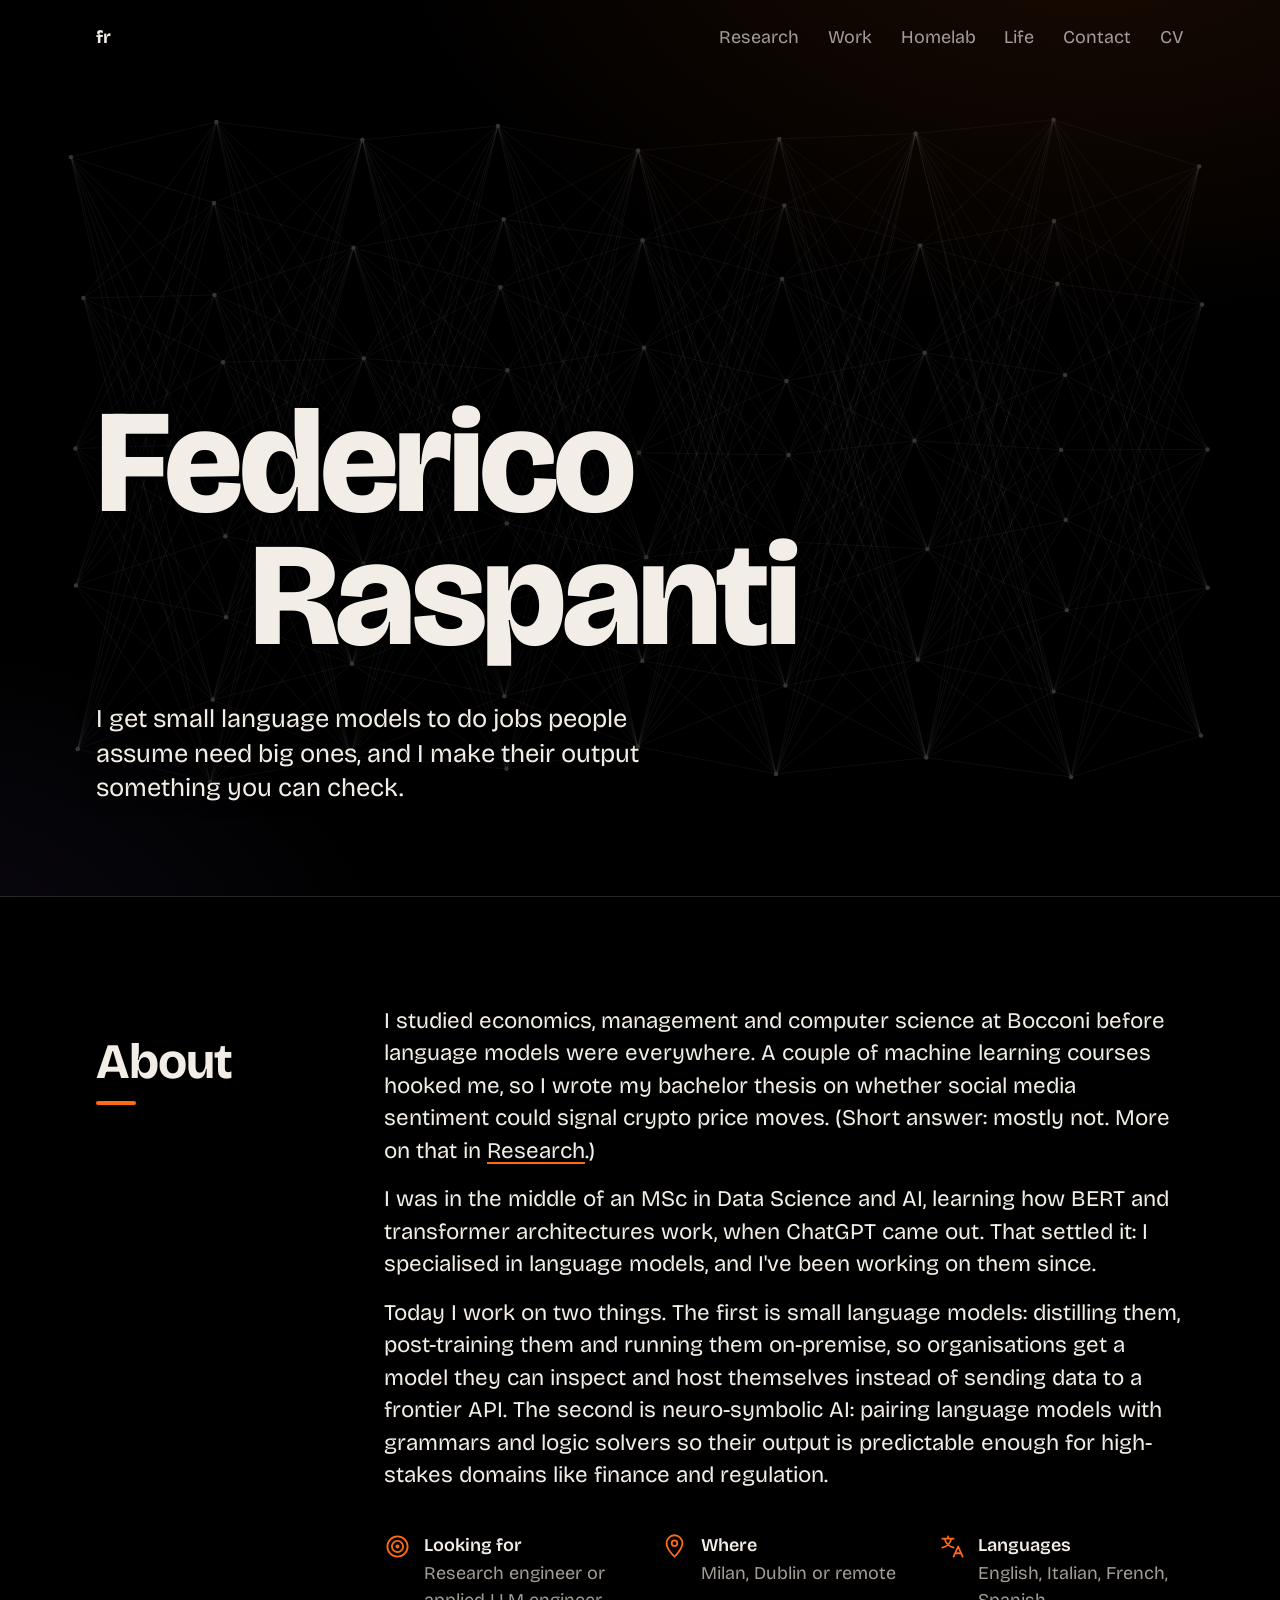
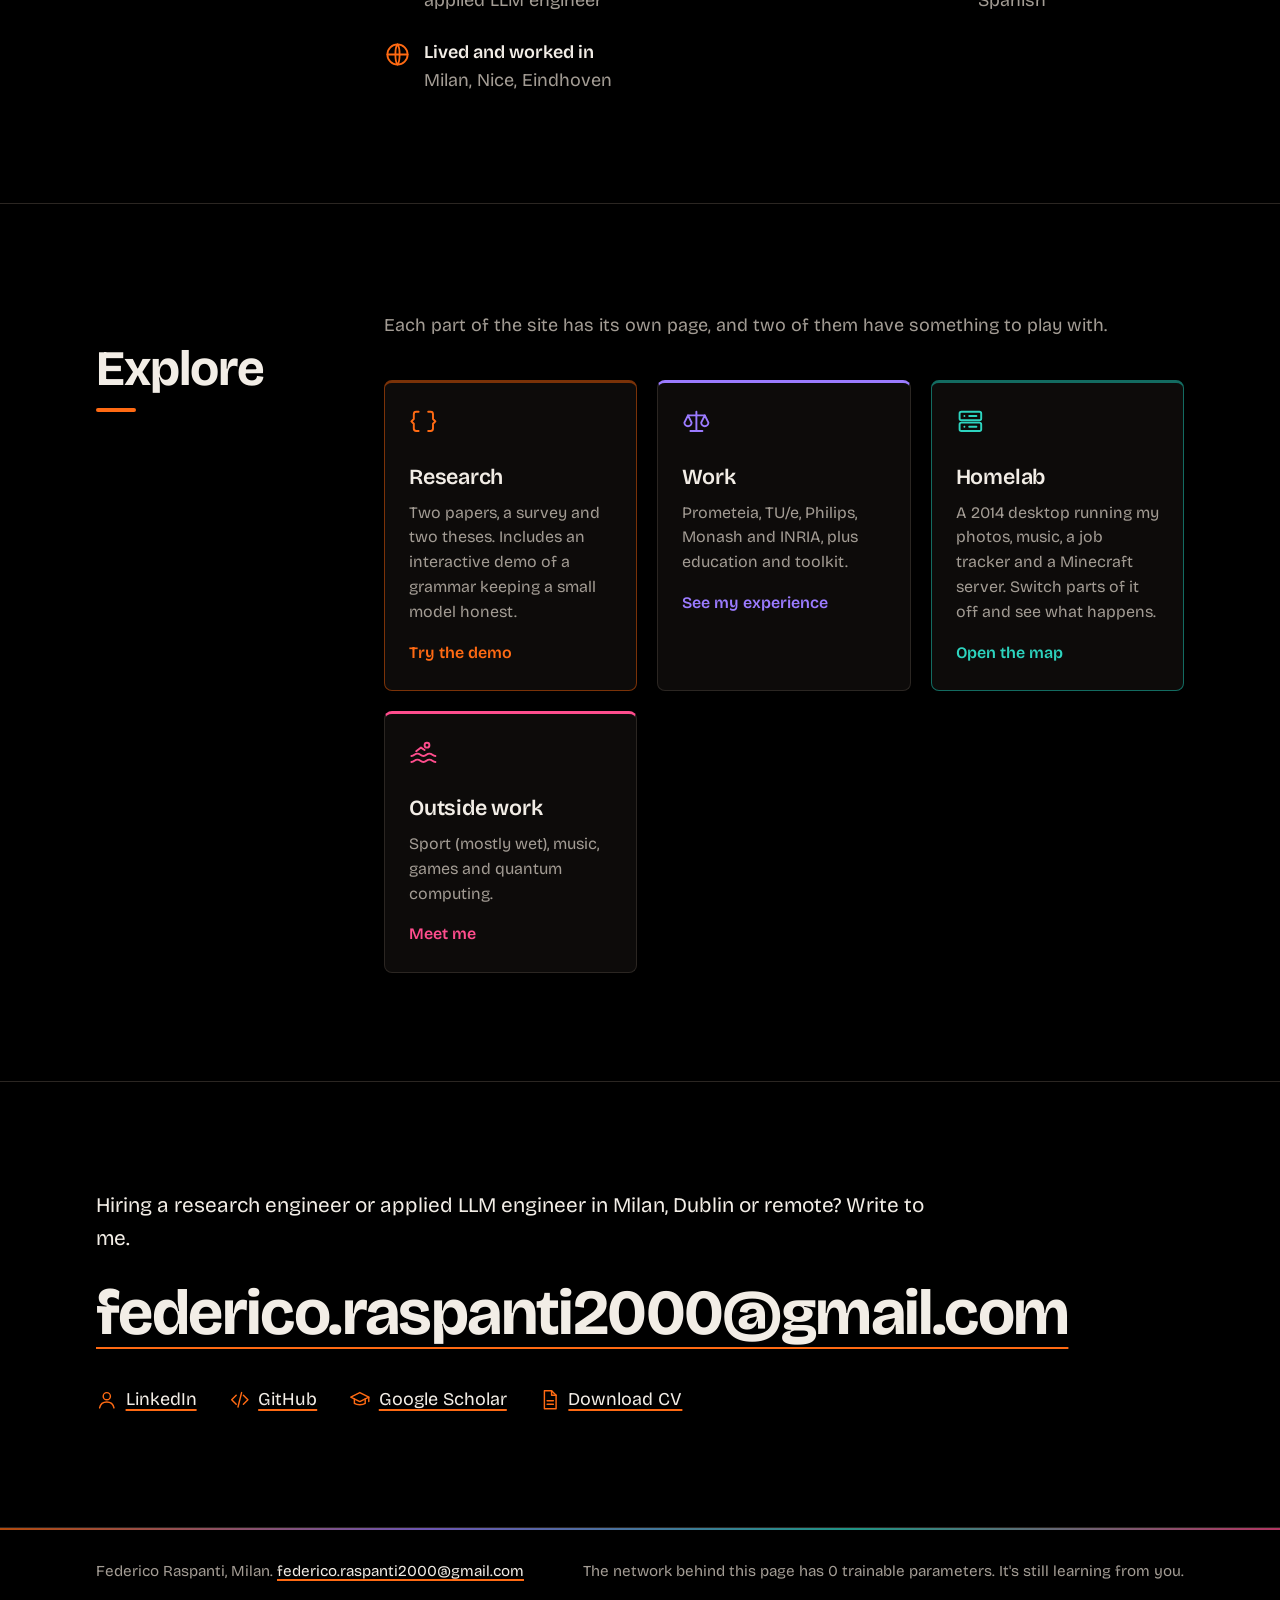
==== commit cf04083b: "Add files via upload" ====
--- a/index.html
+++ b/index.html
@@ -8,7 +8,7 @@
 <link rel="preconnect" href="https://fonts.googleapis.com">
 <link rel="preconnect" href="https://fonts.gstatic.com" crossorigin>
 <link href="https://fonts.googleapis.com/css2?family=Bricolage+Grotesque:opsz,wdth,wght@12..96,75..100,300..800&display=swap" rel="stylesheet">
-<link rel="stylesheet" href="assets/site.css?v=4">
+<link rel="stylesheet" href="assets/site.css?v=5">
 </head>
 <body class="p-home">
 <canvas id="net" aria-hidden="true"></canvas>
@@ -126,6 +126,6 @@
   </div>
 </footer>
 
-<script src="assets/site.js?v=4"></script>
+<script src="assets/site.js?v=5"></script>
 </body>
 </html>
--- a/assets/site.css
+++ b/assets/site.css
@@ -43,7 +43,7 @@
   /* hero */
   .hero { min-height: calc(100svh - 5rem); display: flex; flex-direction: column; justify-content: flex-end; padding-bottom: clamp(3rem, 10vh, 7rem); pointer-events: none; text-shadow: 0 0 18px #000, 0 0 6px #000; }
   .hero a { pointer-events: auto; }
-  .hero h1 { font-size: clamp(3.5rem, 13vw, 11.5rem); font-weight: 800; font-stretch: 75%; line-height: .86; letter-spacing: -.035em; }
+  .hero h1 { font-size: clamp(3.2rem, 11.5vw, 11rem); font-weight: 800; font-stretch: 100%; line-height: .9; letter-spacing: -.03em; }
   .hero h1 span { display: block; }
   .hero h1 span + span { padding-left: clamp(2rem, 12vw, 10rem); }
   .hero .lede { margin-top: 2.5rem; max-width: 36ch; font-size: clamp(1.25rem, 2.2vw, 1.6rem); line-height: 1.35; }
@@ -53,7 +53,7 @@
 
   /* sections */
   section { padding: clamp(4rem, 12vh, 7.5rem) 0; border-top: 1px solid var(--line); background: rgba(0,0,0,.8); }
-  section > .wrap > h2, .split > h2 { font-size: clamp(2rem, 4.2vw, 3.1rem); font-weight: 700; font-stretch: 85%; letter-spacing: -.02em; line-height: 1; }
+  section > .wrap > h2, .split > h2 { font-size: clamp(2rem, 4.2vw, 3.1rem); font-weight: 700; font-stretch: 100%; letter-spacing: -.02em; line-height: 1; }
   .split { display: grid; grid-template-columns: 15rem minmax(0, 1fr); gap: 2rem 3rem; }
   .split > h2 { position: sticky; top: 2rem; align-self: start; }
   @media (max-width: 860px) { .split { grid-template-columns: minmax(0, 1fr); } .split > h2 { position: static; } }
@@ -142,7 +142,7 @@
   /* education */
   .edu { display: grid; gap: 2rem; }
   .grades { display: flex; flex-wrap: wrap; gap: 1.5rem 3rem; margin-top: 1rem; }
-  .grade b { display: block; font-size: clamp(1.6rem, 3vw, 2.2rem); font-weight: 700; font-stretch: 85%; line-height: 1.1; }
+  .grade b { display: block; font-size: clamp(1.6rem, 3vw, 2.2rem); font-weight: 700; font-stretch: 100%; line-height: 1.1; }
   .grade span { color: var(--muted); font-size: .95rem; }
 
   /* skills */
@@ -172,7 +172,7 @@
   .plain-list li { padding: .3rem 0; }
 
   /* contact */
-  .contact .big { font-size: clamp(1.5rem, 5.2vw, 4rem); font-weight: 700; font-stretch: 80%; letter-spacing: -.025em; line-height: 1.05; word-break: break-word; }
+  .contact .big { font-size: clamp(1.5rem, 5.2vw, 4rem); font-weight: 700; font-stretch: 100%; letter-spacing: -.025em; line-height: 1.05; word-break: break-word; }
   .contact .intro { max-width: var(--measure); margin-bottom: 1.5rem; font-size: 1.3rem; }
   .contact ul { list-style: none; display: flex; flex-wrap: wrap; gap: 1rem 2rem; margin-top: 2.5rem; }
   .contact ul a { display: inline-flex; align-items: center; gap: .5rem; }
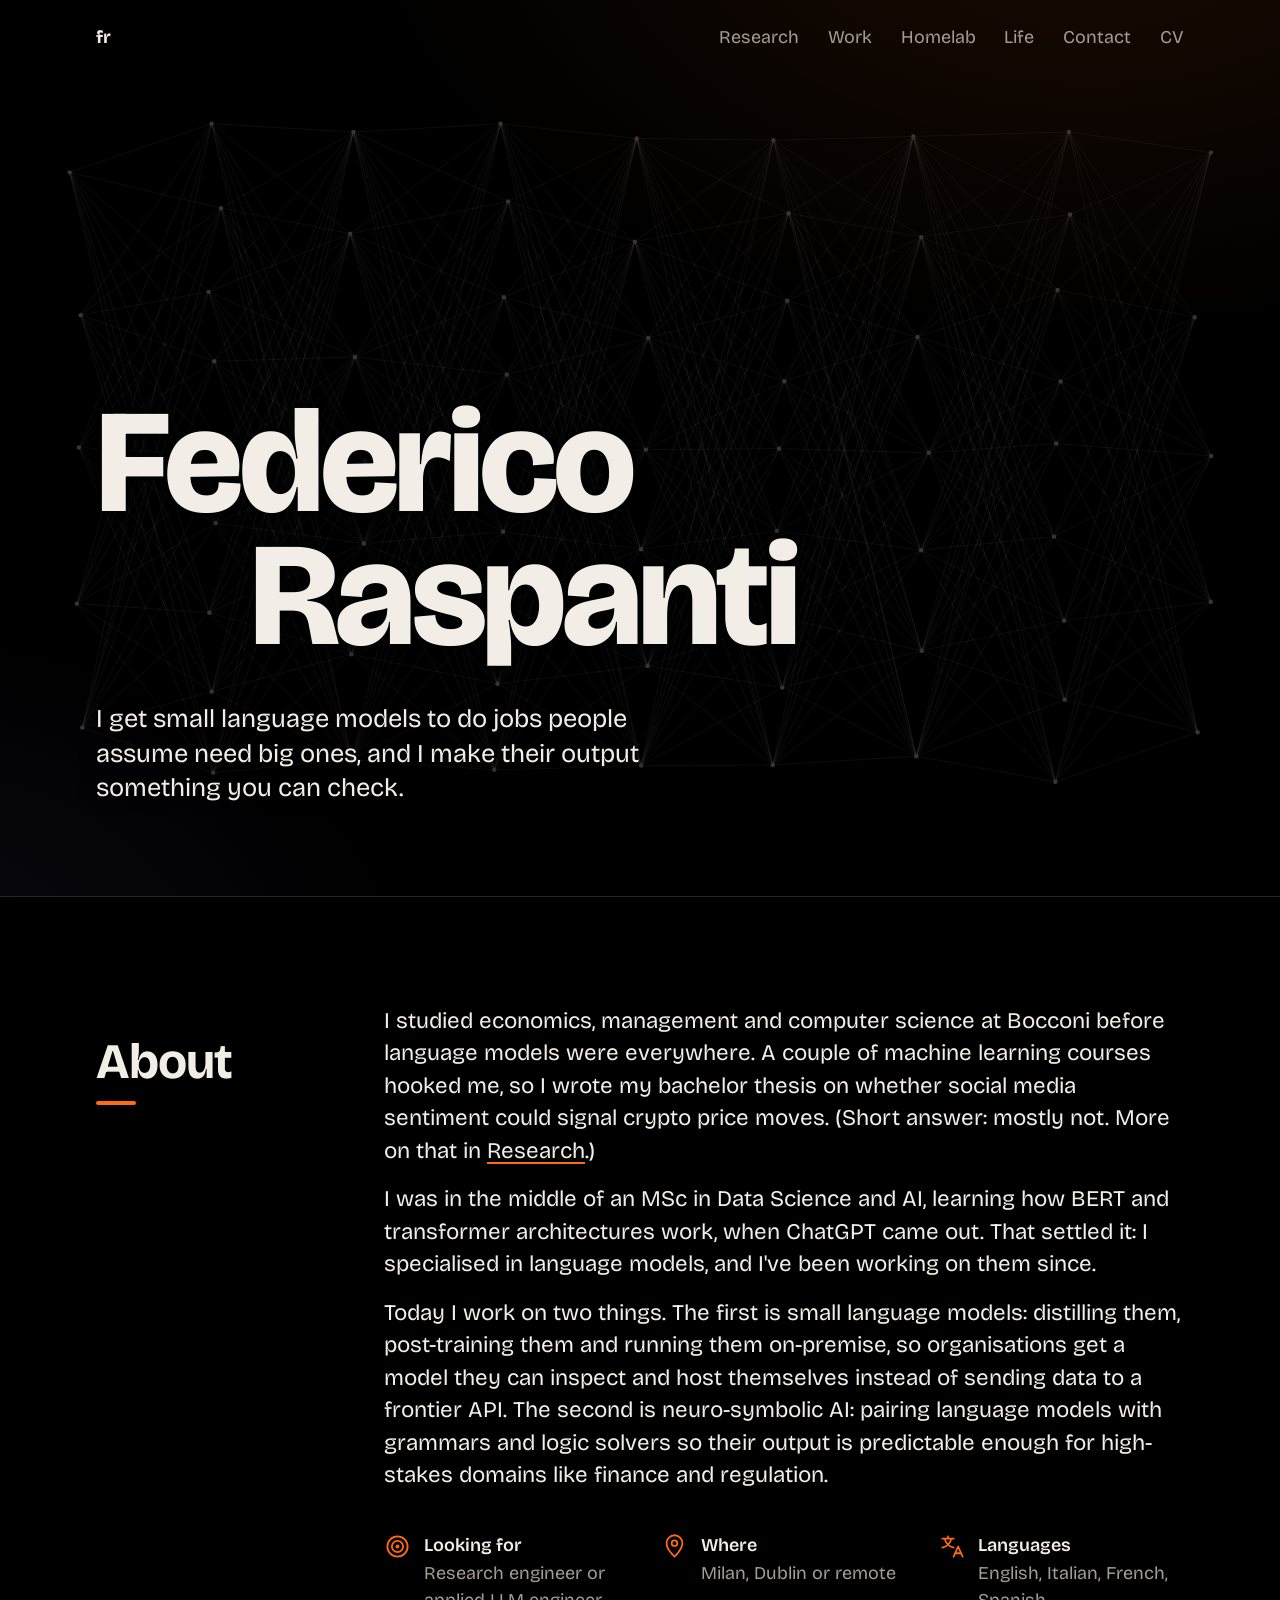
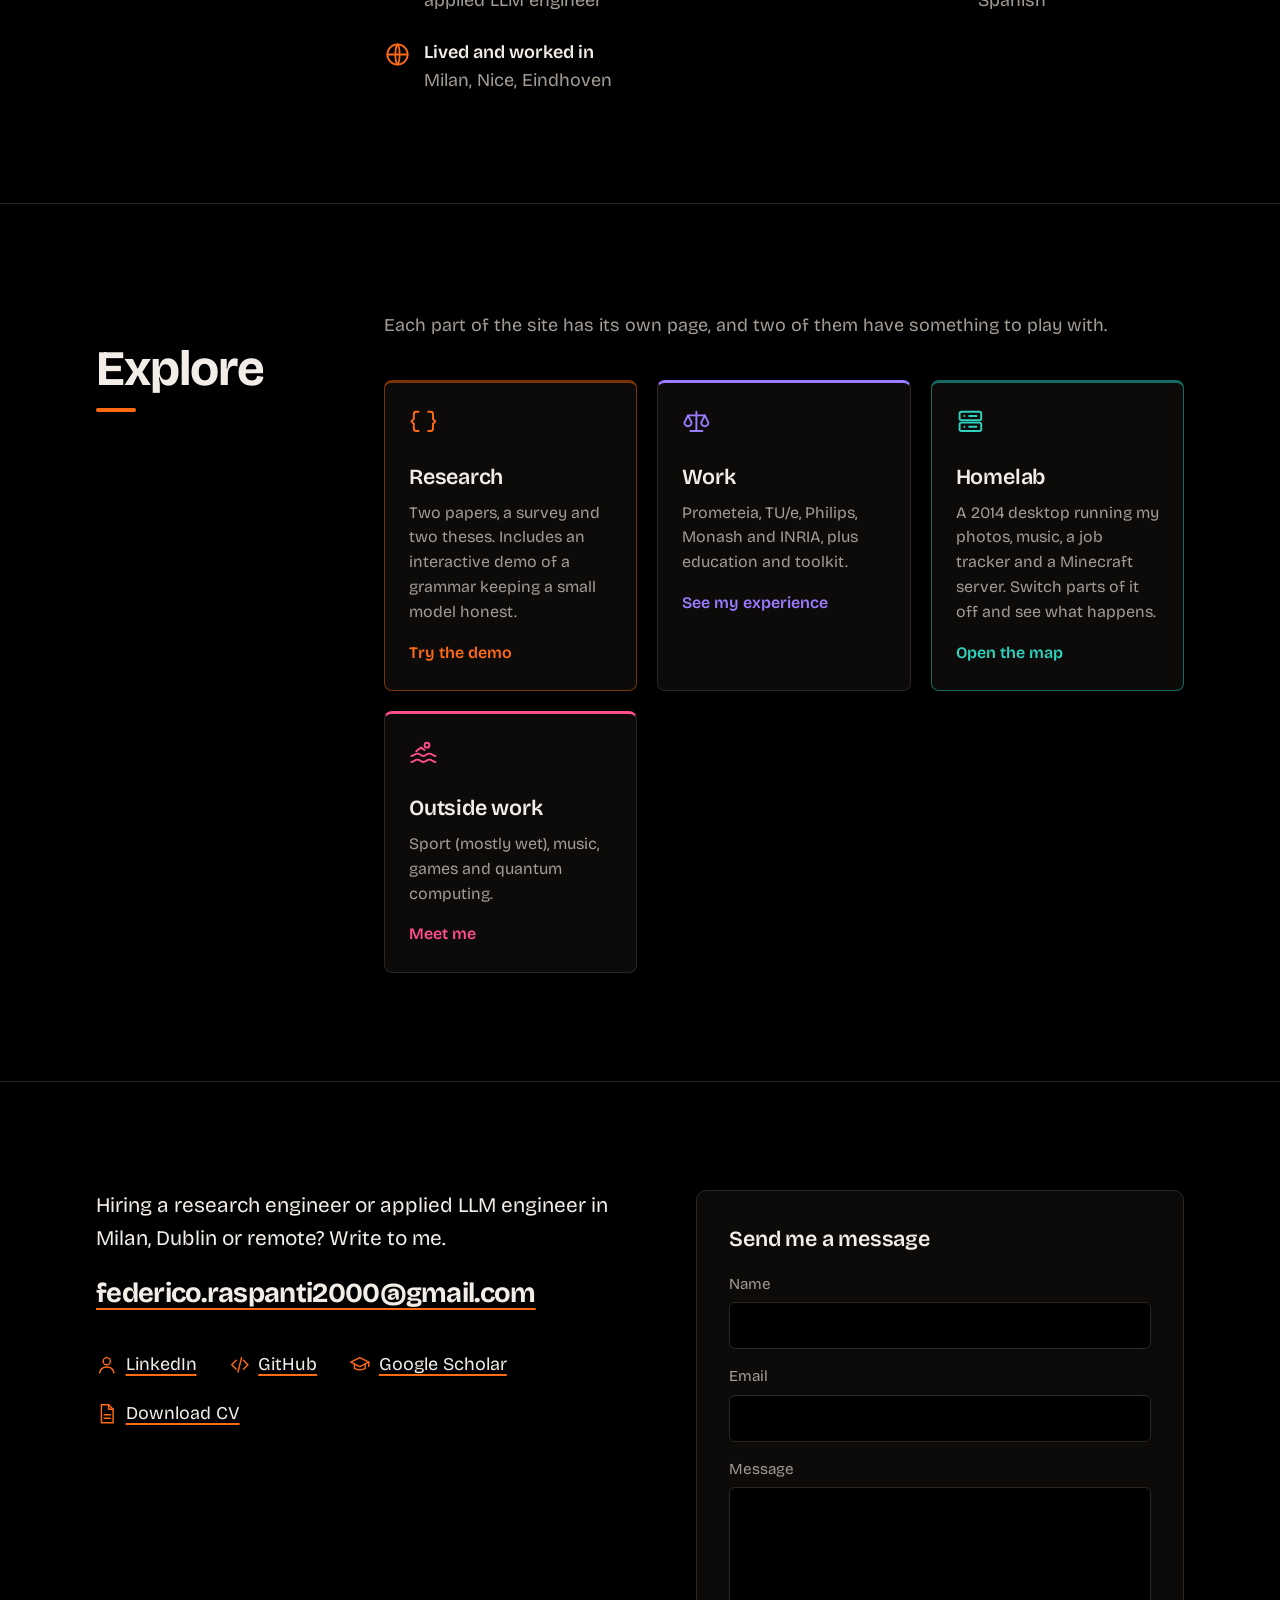
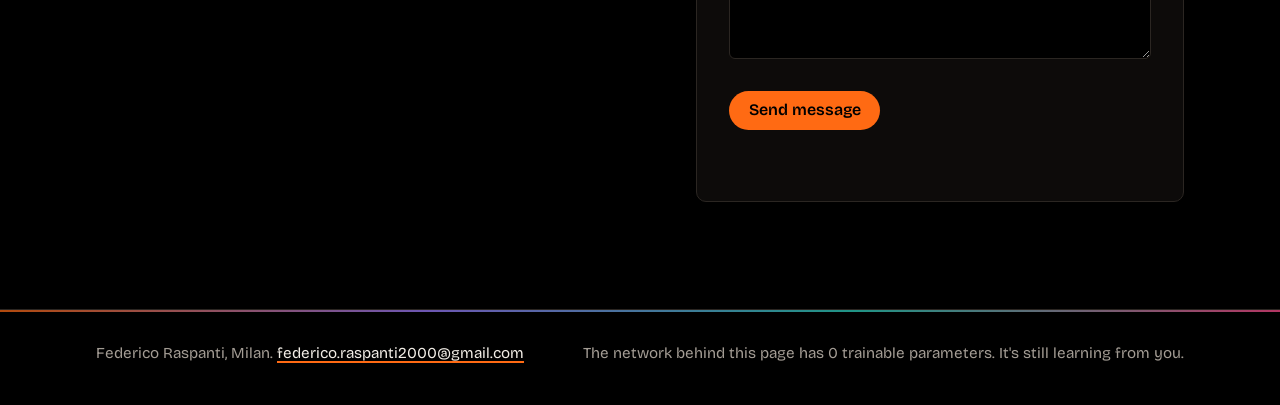
==== commit 32bd307a: "Add files via upload" ====
--- a/index.html
+++ b/index.html
@@ -8,7 +8,7 @@
 <link rel="preconnect" href="https://fonts.googleapis.com">
 <link rel="preconnect" href="https://fonts.gstatic.com" crossorigin>
 <link href="https://fonts.googleapis.com/css2?family=Bricolage+Grotesque:opsz,wdth,wght@12..96,75..100,300..800&display=swap" rel="stylesheet">
-<link rel="stylesheet" href="assets/site.css?v=5">
+<link rel="stylesheet" href="assets/site.css?v=6">
 </head>
 <body class="p-home">
 <canvas id="net" aria-hidden="true"></canvas>
@@ -106,7 +106,8 @@
 
   <!-- CONTACT -->
   <section class="contact" id="contact">
-    <div class="wrap">
+    <div class="wrap contact-grid">
+      <div>
       <p class="intro">Hiring a research engineer or applied LLM engineer in Milan, Dublin or remote? Write to me.</p>
       <a class="big" href="mailto:federico.raspanti2000@gmail.com">federico.raspanti2000@gmail.com</a>
       <ul>
@@ -115,6 +116,17 @@
         <li><a href="https://scholar.google.com/citations?user=BqpoWDIAAAAJ&amp;hl=en"><svg class="icon"><use href="#i-cap"/></svg>Google Scholar</a></li>
         <li><a href="CV.pdf"><svg class="icon"><use href="#i-file"/></svg>Download CV</a></li>
       </ul>
+      </div>
+      <form class="contact-form" id="contact-form" action="/api/contact" method="post" novalidate>
+        <h3>Send me a message</h3>
+        <label>Name<input type="text" name="name" autocomplete="name" maxlength="100" required></label>
+        <label>Email<input type="email" name="email" autocomplete="email" maxlength="200" required></label>
+        <label>Message<textarea name="message" rows="6" maxlength="5000" required></textarea></label>
+        <label class="hp" aria-hidden="true">Leave this empty<input type="text" name="website" tabindex="-1" autocomplete="off"></label>
+        <div class="cf-turnstile" data-sitekey="0x4AAAAAAGUO34W0cjgylPcX" data-theme="dark"></div>
+        <button type="submit" class="btn">Send message</button>
+        <p class="form-status" role="status" aria-live="polite"></p>
+      </form>
     </div>
   </section>
 </main>
@@ -127,5 +139,7 @@
 </footer>
 
 <script src="assets/site.js?v=5"></script>
+<script src="https://challenges.cloudflare.com/turnstile/v0/api.js" async defer></script>
+<script src="assets/contact.js?v=6"></script>
 </body>
 </html>
--- a/assets/site.css
+++ b/assets/site.css
@@ -342,3 +342,21 @@
   /* footer stripe */
   footer { border-top: 0; box-shadow: 0 -1px 0 var(--line); position: relative; }
   footer::before { content: ""; position: absolute; left: 0; right: 0; top: 0; height: 2px; background: linear-gradient(90deg, var(--c-research), var(--c-work), var(--c-homelab), var(--c-life)); opacity: .7; }
+
+  /* ---------- contact form ---------- */
+  .contact-grid { display: grid; grid-template-columns: minmax(0, 1.1fr) minmax(0, 1fr); gap: 3rem 4rem; align-items: start; }
+  @media (max-width: 900px) { .contact-grid { grid-template-columns: minmax(0, 1fr); } }
+  .contact-grid .big { font-size: clamp(1.3rem, 2.15vw, 2.1rem); word-break: normal; overflow-wrap: anywhere; }
+  .contact-form { display: grid; gap: 1rem; padding: clamp(1.25rem, 3vw, 2rem); background: var(--panel); border: 1px solid var(--line); border-radius: 10px; }
+  .contact-form h3 { font-size: 1.35rem; }
+  .contact-form label { display: grid; gap: .35rem; font-size: .95rem; color: var(--muted); }
+  .contact-form input, .contact-form textarea { font: inherit; font-size: 1rem; color: var(--ink); background: #000; border: 1px solid var(--line); border-radius: 6px; padding: .65rem .8rem; width: 100%; }
+  .contact-form textarea { resize: vertical; min-height: 8rem; }
+  .contact-form input:focus, .contact-form textarea:focus { outline: none; border-color: var(--orange); box-shadow: 0 0 0 3px rgba(255,106,19,.18); }
+  .contact-form .hp { position: absolute; left: -9999px; width: 1px; height: 1px; overflow: hidden; }
+  .contact-form .btn { justify-self: start; }
+  .form-status { min-height: 1.5em; font-size: .95rem; color: var(--muted); }
+  .form-status.err { color: var(--ink); }
+  .form-status.ok { color: var(--orange); font-weight: 600; }
+  .form-done { display: grid; gap: .5rem; }
+  .form-done h3 { color: var(--orange); }
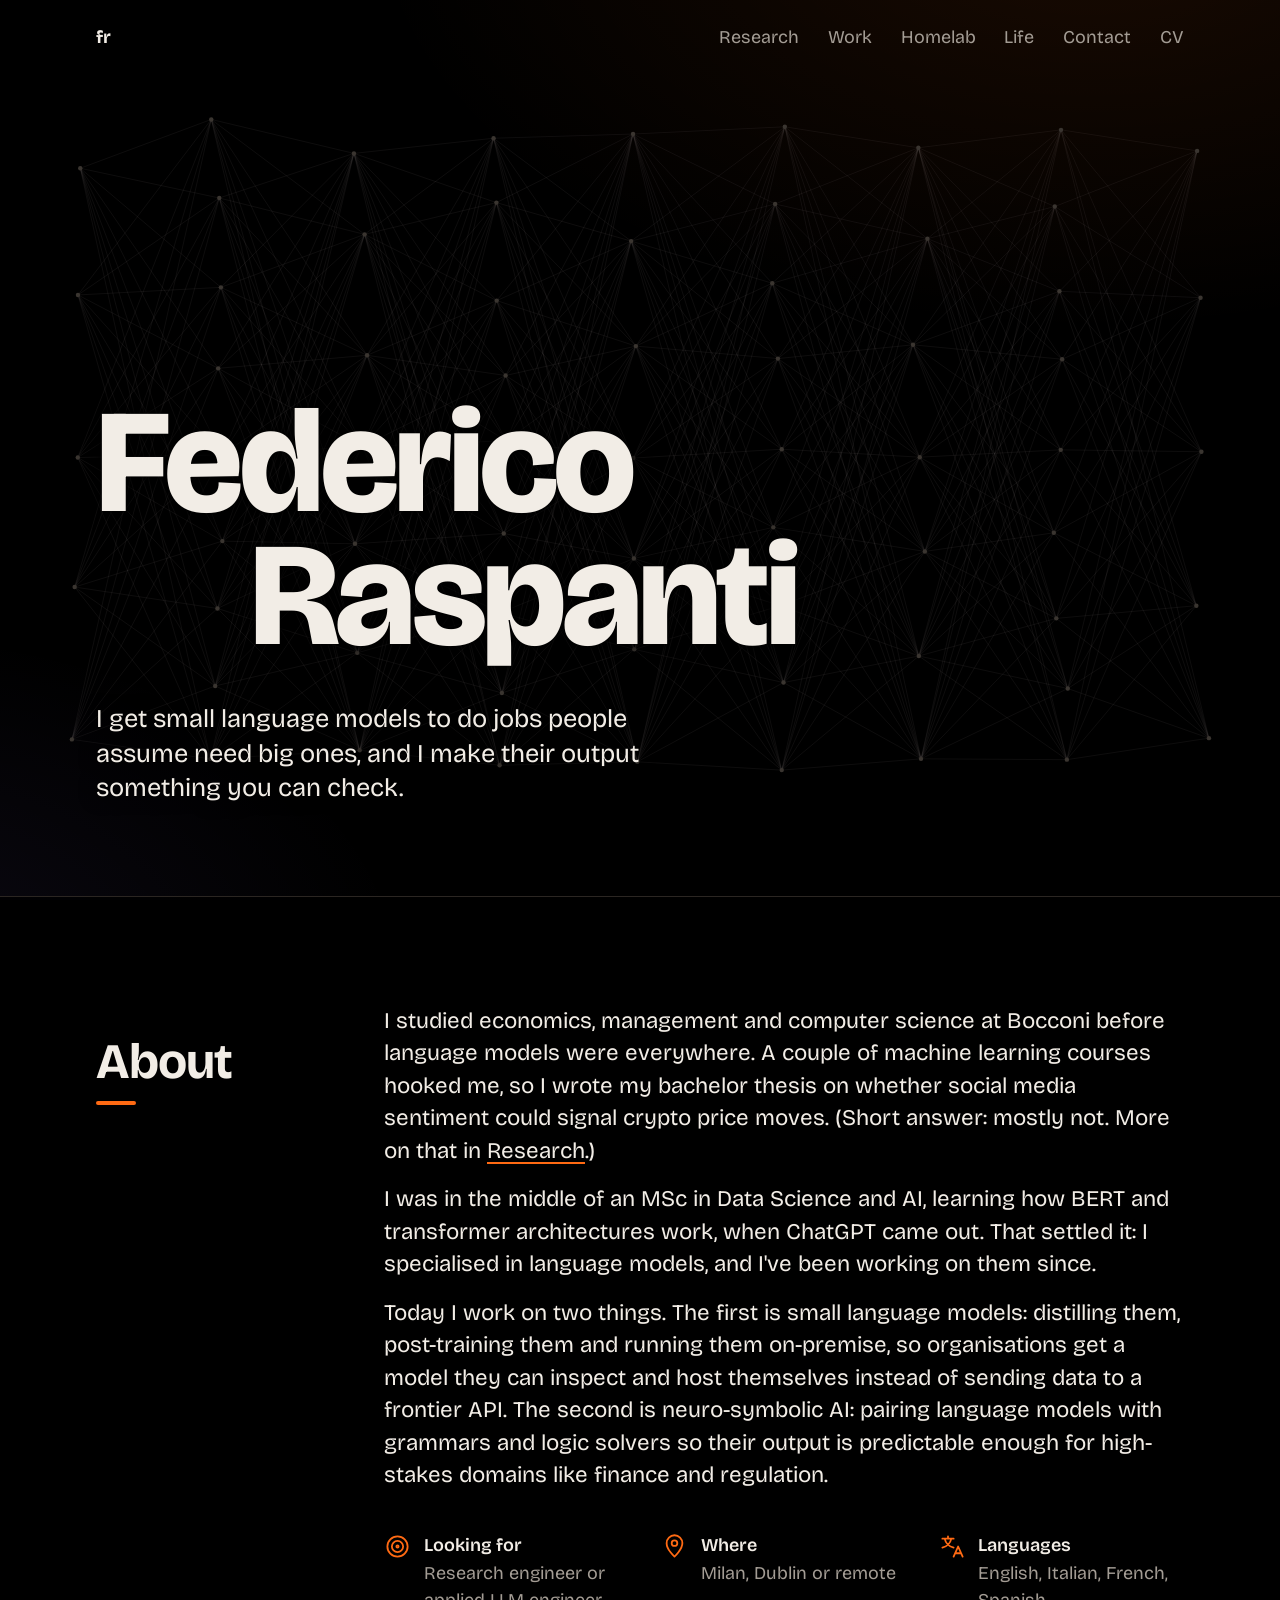
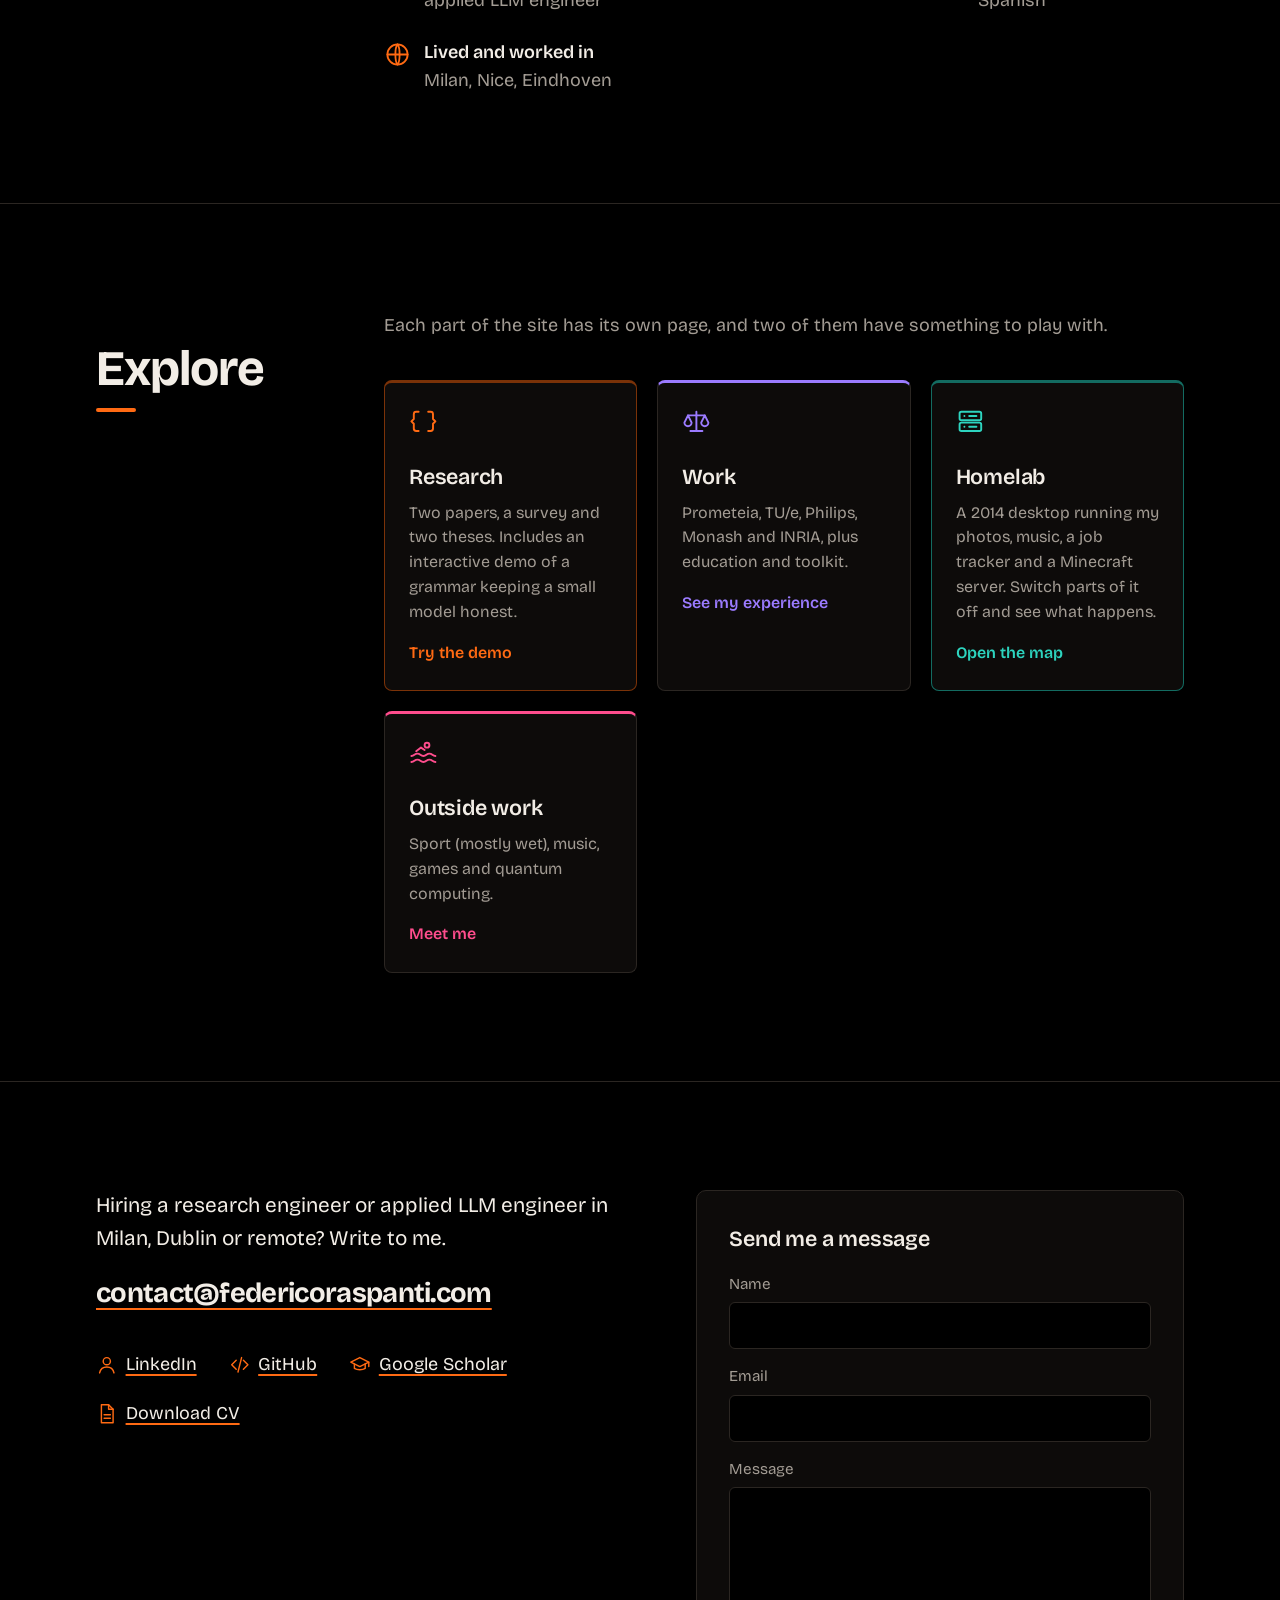
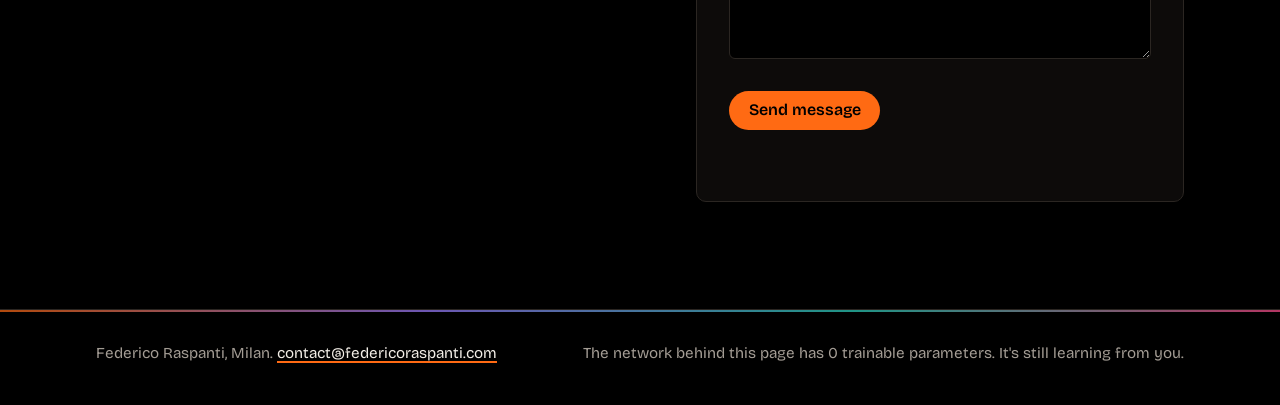
==== commit 5396b7a0: "Update index.html" ====
--- a/index.html
+++ b/index.html
@@ -109,7 +109,7 @@
     <div class="wrap contact-grid">
       <div>
       <p class="intro">Hiring a research engineer or applied LLM engineer in Milan, Dublin or remote? Write to me.</p>
-      <a class="big" href="mailto:federico.raspanti2000@gmail.com">federico.raspanti2000@gmail.com</a>
+      <a class="big" href="mailto:contact@federicoraspanti.com">contact@federicoraspanti.com</a>
       <ul>
         <li><a href="https://www.linkedin.com/in/federicoraspanti/"><svg class="icon"><use href="#i-user"/></svg>LinkedIn</a></li>
         <li><a href="https://github.com/federaspa"><svg class="icon"><use href="#i-code"/></svg>GitHub</a></li>
@@ -133,7 +133,7 @@
 
 <footer>
   <div class="wrap">
-    <span>Federico Raspanti, Milan. <a href="mailto:federico.raspanti2000@gmail.com">federico.raspanti2000@gmail.com</a></span>
+    <span>Federico Raspanti, Milan. <a href="mailto:contact@federicoraspanti.com">contact@federicoraspanti.com</a></span>
     <span id="foot-note">The network behind this page has 0 trainable parameters. It's still learning from you.</span>
   </div>
 </footer>
